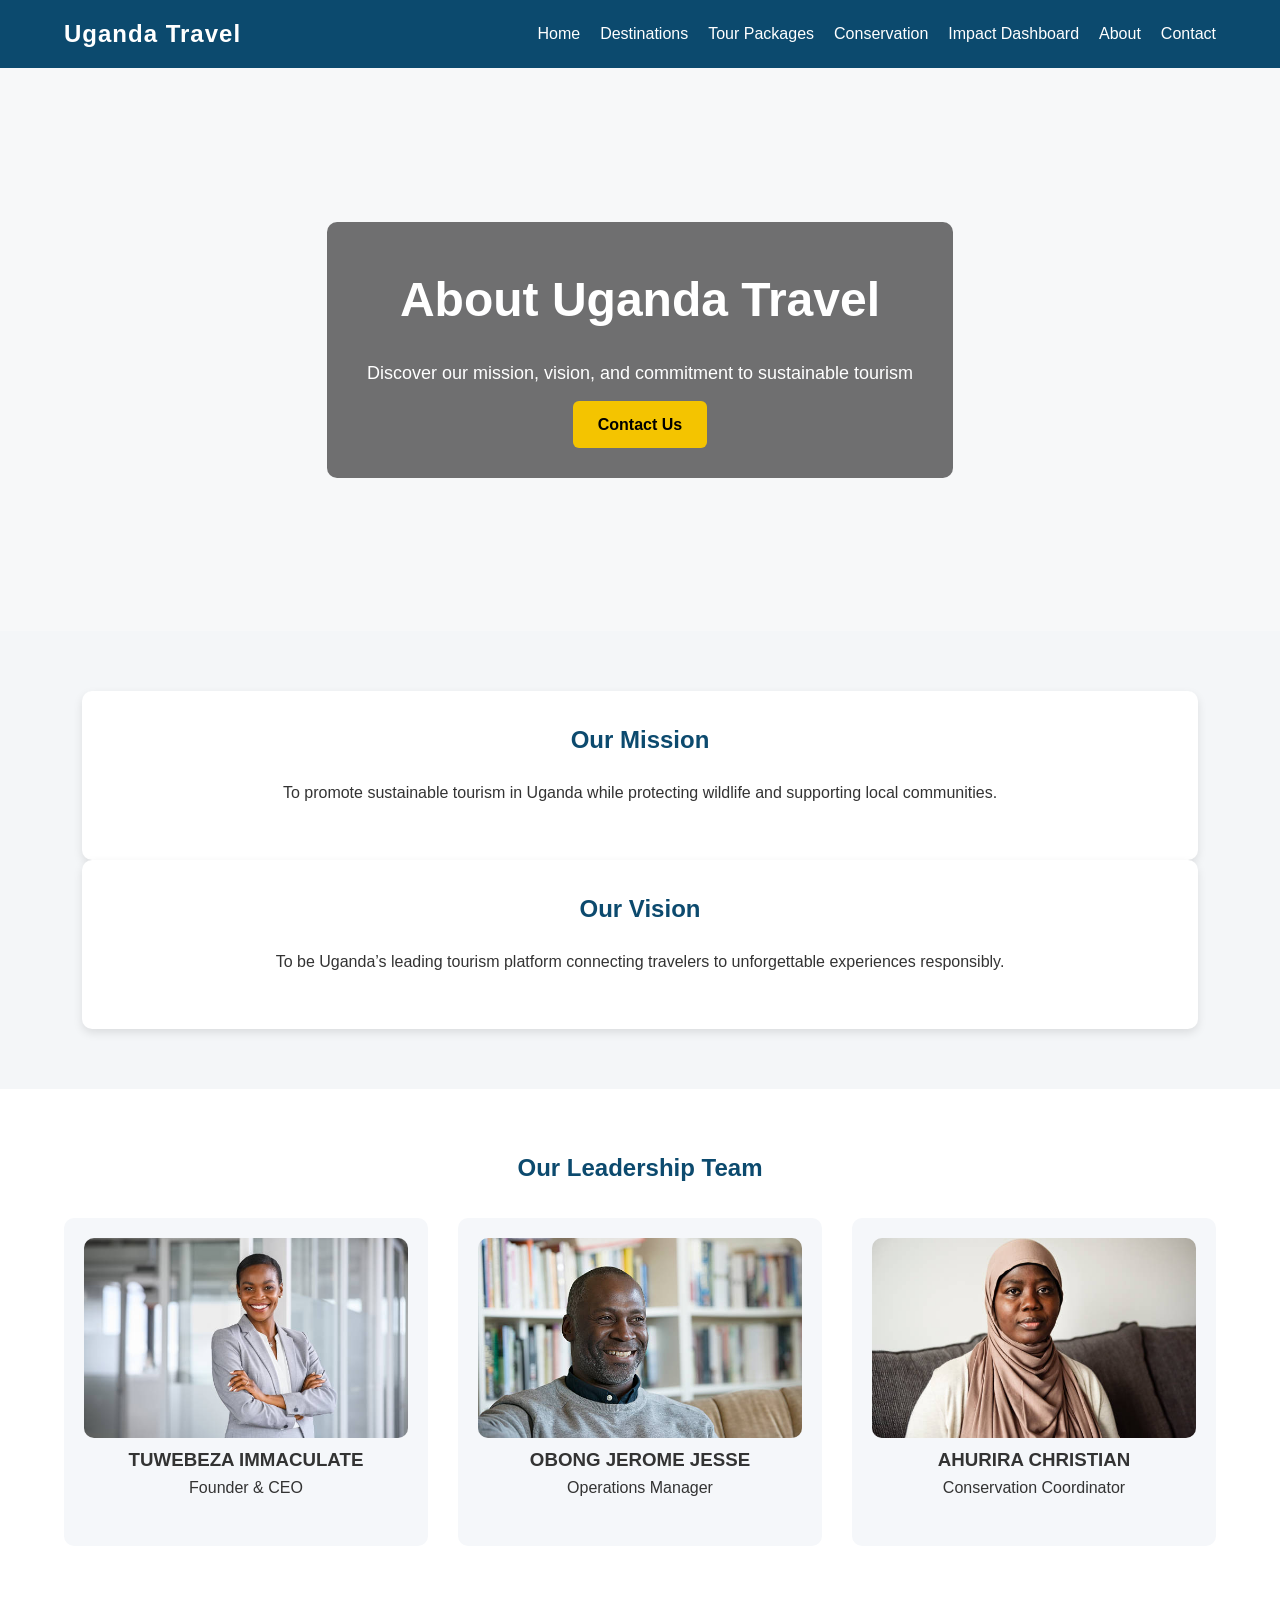
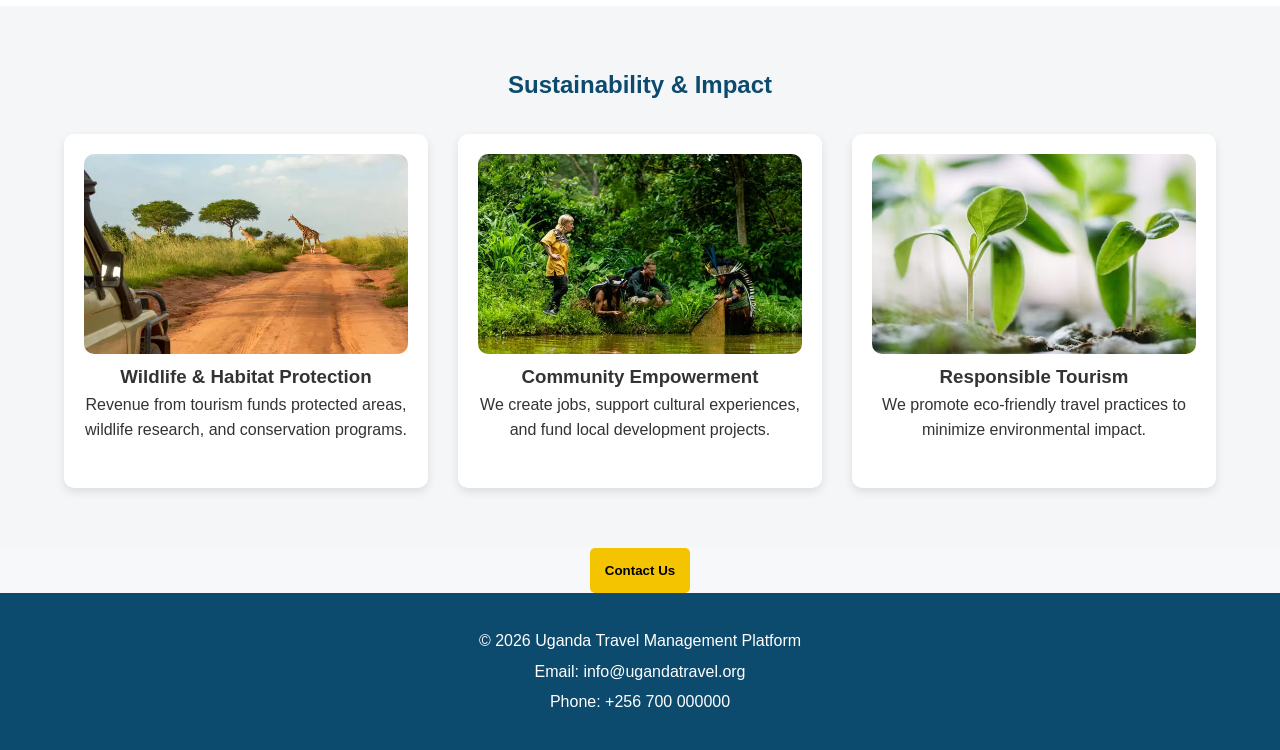
==== about.html @ b4bfb11f "modified:   about.html 	modified:   book.html 	modified:   destinations.html 	renamed:    uganda-tou" ====
<!DOCTYPE html>
<html lang="en">

<head>
<meta charset="UTF-8">
<meta name="viewport" content="width=device-width, initial-scale=1.0">

<title>About | Uganda Travel</title>

<link rel="stylesheet" href="style.css">
</head>

<body>

<!-- HEADER -->
<header>
<div class="container">

<div class="logo">Uganda Travel</div>

<nav>
<ul>
<li><a href="index.html">Home</a></li>
<li><a href="destinations.html">Destinations</a></li>
<li><a href="tours.html">Tour Packages</a></li>
<li><a href="conservation.html">Conservation</a></li>
<li><a href="dashboard.html">Impact Dashboard</a></li>
<li><a >About</a></li>
<li><a href="contact.html">Contact</a></li>
</ul>
</nav>

</div>
</header>


<!-- HERO SECTION -->

<section class="hero">

<div class="hero-content">

<h1>About Uganda Travel</h1>

<p>Discover our mission, vision, and commitment to sustainable tourism</p>
<a href="contact.html" class="btn">Contact Us</a>

</div>

</section>


<!-- MISSION & VISION -->
<section class="mission-vision">
<div class="container">

<div class="mission">
<h2>Our Mission</h2>
<p>
To promote sustainable tourism in Uganda while
protecting wildlife and supporting local communities.
</p>
</div>

<div class="vision">
<h2>Our Vision</h2>
<p>
To be Uganda’s leading tourism platform connecting
travelers to unforgettable experiences responsibly.
</p>
</div>

</div>
</section>


<!-- LEADERSHIP -->
<section class="leadership">
<div class="container">
<h2>Our Leadership Team</h2>

<div class="team-grid">

<div class="team-card">
<img src="/images/Jane Doe.jpg" alt="Team Leader">
<h3>TUWEBEZA IMMACULATE </h3>
<p>Founder & CEO</p>
</div>

<div class="team-card">
<img src="/images/John Kato.jpg" alt="Team Member">
<h3>OBONG JEROME JESSE</h3>
<p>Operations Manager</p>
</div>

<div class="team-card">
<img src="/images/Amina Naki.jpg" alt="Team Member">
<h3>AHURIRA CHRISTIAN</h3>
<p>Conservation Coordinator</p>
</div>

</div>

</div>
</section>


<!-- SUSTAINABILITY -->
<section class="sustainability">
<div class="container">
<h2>Sustainability & Impact</h2>
<div class="sustain-grid">

<div class="sustain-card">
<img src="/images/Uganda National Parks.webp" alt="National Parks">
<h3>Wildlife & Habitat Protection</h3>
<p>Revenue from tourism funds protected areas, wildlife research, and conservation programs.</p>
</div>

<div class="sustain-card">
<img src="/images/Community Tourism.webp" alt="Sustainability">
<h3>Community Empowerment</h3>
<p>We create jobs, support cultural experiences, and fund local development projects.</p>
</div>

<div class="sustain-card">
<img src="/images/Sustainability.avif" alt="Conservation">
<h3>Responsible Tourism</h3>
<p>We promote eco-friendly travel practices to minimize environmental impact.</p>
</div>

</div>
</div>
</section>

<div>
<button class="destination-button">
<a href="contact.html" class="btn-1">Contact Us</a> 
</button>
</div>


<!-- FOOTER -->
<footer>
<div class="container">

<p>&copy; 2026 Uganda Travel Management Platform</p>

<p>Email: info@ugandatravel.org</p>

<p>Phone: +256 700 000000</p>

</div>

</footer>

</body>
</html>
---- style.css ----
.features{
padding:60px 0;
background:white;
}
.feature-grid{
display:grid;
grid-template-columns:repeat(auto-fit,minmax(250px,1fr));
gap:20px;
margin-top:30px;
}
.feature-card{
background:#f4f4f4;
padding:20px;
border-radius:8px;
text-align:center;
}
.feature-card:hover{
  transform: translateX(3px);
  }
.destinations{
padding:60px 0;
}
.destination-grid{
display:grid;
grid-template-columns:repeat(auto-fit,minmax(300px,1fr));
gap:30px;
margin-top:30px;
}
.tours{
padding:60px 0;
background:white;
}
.tour-grid{
display:grid;
grid-template-columns:repeat(auto-fit,minmax(250px,1fr));
gap:50px;
margin-top:30px;
}
.tour-card span{
display:block;
margin-top:10px;
font-weight:bold;
color:#0c4a6e;
}
.impact,
.about{
padding:60px 0;
background:white;
}
.contact{
padding:60px 0;
}
input,
textarea{
padding:10px;
border:1px solid #ccc;
border-radius:5px;
}
textarea{
height:120px;
}
/* Navigation */
nav ul{
list-style:none;
display:flex;
gap:20px;
}
/* ===============================
CONTACT SECTION
=============================== */
section{
padding:60px 0;
background:white;
}
/* Page Title */
h2{
margin-bottom:20px;
color:#0c4a6e;
}
/* Description text */
section p{
margin-bottom:25px;
font-size:16px;
}
/* ===============================
FORM STYLING
=============================== */
form{
display:flex;
flex-direction:column;
gap:15px;
max-width:600px;
}
/* Input Fields */
input,
textarea{
padding:12px;
border:1px solid #ccc;
border-radius:5px;
font-size:16px;
width:100%;
}
/* Focus effect */
input:focus,
textarea:focus{
outline:none;
border-color:#0c4a6e;
}
/* Textarea */
textarea{
resize:vertical;
min-height:120px;
}
/* ===============================
RESPONSIVE DESIGN
Mobile Friendly
=============================== */
@media (max-width:768px){
nav ul{
flex-direction:column;
align-items:center;
}
form
{width:100%;}
}

/* ===============================
BORDERS, MARGINS, PADDING, FONTS
 =============================== */
*{
margin:0;
padding:0;
box-sizing:border-box;
font-family: Arial, Helvetica, sans-serif;
list-style: none;
}
body{
background:#f7f8f9;
color:#333;
line-height:1.6;
}
/* ====================================
TOP DESTINATIONS
==================================== */
.container{
width:90%;
max-width:1200px;
margin:auto;
}
/* ====================================
HEADER / NAVIGATION
==================================== */
header{
background:#0c4a6e;
color:white;
padding:15px 0;
position:sticky;
top: 0px;;
z-index:100;
}

header .container{
display:flex;
justify-content:space-between;
align-items:center;
}
.logo{
font-size:24px;
font-weight:bold;
letter-spacing:1px;
}
nav ul li a{
text-decoration:none;
color:white;
font-size:16px;
font-weight:500;
}
nav ul li a:hover{
color:#ffd700;
}
/* ====================================
HERO SECTION
==================================== */
.hero{
background:url(/images/hero.jpg)
center/cover no-repeat;
height: 563px;
display:flex;
align-items:center;
justify-content:center;
text-align:center;
color:white;
}
.hero-content{
background:rgba(0,0,0,0.55);
padding:40px;
border-radius:10px;
max-width:700px;
}
.h1{
  font-size: small;
}
.hero h1{
font-size:48px;
margin-bottom:20px;
}
.hero p{
font-size:18px;
margin-bottom:25px;
}
/* BUTTON */
.btn{
background:#f4c400;
color:black;
padding:15px 25px;
text-decoration:none;
border-radius:6px;
font-weight:bold;
transition:0.1s;
}
.btn:hover{
background:#cda403;
}
/* ====================================
INTRO SECTION
==================================== */
.intro{
padding:60px 0;
background:white;
text-align:center;
}
.intro h2{
font-size:32px;
margin-bottom:20px;
color:#0c4a6e;
}
/* ====================================
DESTINATIONS
==================================== */
.destinations h2{
text-align:center;
margin-bottom:40px;
font-size:32px;
color:#0c4a6e;
}
.destination-card:hover{
transform:translateY(8px);
}
.destination-card img{
width:100%;
height:220px;
object-fit:cover;
}
.destination-card h3{
padding:15px;
color:#0c4a6e;
}
/* ====================================
EXPERIENCES SECTION
==================================== */
.experiences{
padding:70px 0;
background:white;
}
.experiences h2{
text-align:center;
margin-bottom:40px;
color:#0c4a6e;
}
.feature-grid{
display:grid;
grid-template-columns:repeat(auto-fit,minmax(280px,1fr));
gap:25px;
}
.feature-card{
background:#f4f6f8;
border-radius:10px;
padding:20px;
text-align:center;
box-shadow:0 4px 10px rgba(0,0,0,0.08);
}
.feature-card img{
width:100%;
height:200px;
object-fit:cover;
border-radius:8px;
margin-bottom:15px;
}
/* ====================================
STATISTICS SECTION
==================================== */
.statistics{
background:#0c4a6e;
color:white;
padding:70px 0;
}
.statistics h2{
text-align:center;
margin-bottom:40px;
color: #f4f6f8;
}
.stat{
background:rgba(255,255,255,0.1);
padding:25px;
text-align:center;
border-radius:8px;
}
.stat h3{
font-size:36px;
color:#ffd700;
margin-bottom:10px;
}
/* ====================================
CONSERVATION SECTION
==================================== */
.conservation{
padding:70px 0;
background:white;
}
.conservation h2{
text-align:center;
margin-bottom:30px;
color:#0c4a6e;
}
.conservation-content{
display:grid;
grid-template-columns:1fr 1fr;
gap:30px;
align-items:center;
}
.conservation-content img{
width:100%;
border-radius:10px;
}
/* ====================================
CALL TO ACTION
==================================== */
.cta{
background:#11c4af;
text-align:center;
padding:60px 0;
}
.cta h2{
margin-bottom:20px;
}
.cta p{
margin-bottom:25px;
}
/* ====================================
FOOTER
==================================== */
footer{
background:#0c4a6e;
color:white;
text-align:center;
padding:30px 0;
}
footer p{
margin:5px 0;
}
/* ====================================
RESPONSIVE DESIGN
==================================== */
@media(max-width:768px){
header .container{
flex-direction:column;
gap:10px;
}
.hero h1{
font-size:32px;
}
.conservation-content{
grid-template-columns:1fr;
}
}
/* TOUR SECTION */
.tour-section{
padding: 60px 0;
background: #f4f6f8;
}
.tour-section h2{
text-align: center;
margin-bottom: 40px;
}
/* TOUR CARD */
.tour-card{
background: white;
border-radius: 10px;
overflow: hidden;
box-shadow: 0 4px 10px rgba(0,0,0,0.1);
padding:20px;
text-align:center;
}
.tour-card img{
width: 100%;
height: 200px;
object-fit: cover;
}
.tour-card h3{
padding: 15px;
color: #0c4a6e;
}
.tour-card p{
padding: 0 15px;
}
.tour-card ul{
padding: 15px 25px;
}
.tour-card ul li{
margin-bottom: 6px;
}
/* BOOK BUTTON */
.btn-primary{
background: #ffd700;
padding: 10px 16px;
text-decoration: none;
color: black;
border-radius: 5px;
font-weight: bold;
}
.btn-primary:hover{
background: #f4c400;
}
/* DESTINATION SECTION */
.destination-section{
padding: 60px 0;
background: #f5f7fa;
}
.destination-section h2{
text-align: center;
margin-bottom: 40px;
}
.destination-button{
padding: 15px;
border-radius: 5px;
background: #f4c400;
max-width: 900px;
display: flex;
margin: auto;
border-style: none;
}
.btn-1{
text-align: center;
text-decoration: none;
color: black;
font-weight: bold;
margin: auto;

}
.destination-button:hover{
background: #d3a902;}
/* CARD */
.destination-card{
background: white;
border-radius: 10px;
box-shadow: 0 4px 10px rgba(0,0,0,0.1);
padding-bottom: 20px;
transition: 1s;
}
.destination-card p{
padding: 0 15px;
}
.destination-card ul{
padding: 15px 25px;
}
.destination-card ul li{
margin-bottom: 5px;
}
/* INTRO SECTION */
.conservation-intro{
padding: 60px 0;
background: white;
text-align: center;
}
/* PROGRAMS SECTION */
.conservation-programs{
padding: 60px 0;
background: #f5f7fa;
}
.conservation-programs h2{
text-align: center;
margin-bottom: 40px;
}
/* GRID */
.conservation-grid{
display: grid;
grid-template-columns: repeat(auto-fit,minmax(300px,1fr));
gap: 30px;
}
/* CARD */
.conservation-card{
background: white;
border-radius: 10px;
box-shadow: 0 4px 10px rgba(0,0,0,0.1);
padding-bottom: 20px;
}
.conservation-card img{
width: 100%;
height: 200px;
object-fit: cover;
transition: 1s;
}
.conservation-card h3{
padding: 15px;
color: #0c4a6e;
}
.conservation-card p{
padding: 0 15px;
}
.conservation-card ul{
padding: 15px 25px;
}
/* IMPACT SECTION */
.impact-section{
padding: 60px 0;
background: #0c4a6e;
color: white;
text-align: center;
}
.impact-section h2{
  color: #f4f6f8;
}
.impact-grid{
display: grid;
grid-template-columns: repeat(auto-fit,minmax(200px,1fr));
gap: 20px;
margin-top: 30px;
}
.impact-card{
background: rgba(255,255,255,0.1);
padding: 30px;
border-radius: 8px;
}
.impact-card h3{
font-size: 32px;
color: #ffd700;
}
/* MISSION & VISION */
.mission-vision{
display: flex;
flex-wrap: wrap;
gap: 40px;
padding: 60px 20px;
background: #f4f6f8;
text-align: center;
}
.mission, .vision{
flex: 1 1 300px;
background: white;
padding: 30px;
border-radius: 10px;
box-shadow: 0 4px 10px rgba(0,0,0,0.1);
}
/* LEADERSHIP */
.leadership{
padding: 60px 0;
background: white;
text-align: center;
}
.team-grid{
display: grid;
grid-template-columns: repeat(auto-fit,minmax(200px,1fr));
gap: 30px;
margin-top: 30px;
}
.team-card{
background: #f5f7fa;
padding: 20px;
border-radius: 10px;
}
.team-card img{
width: 100%;
height: 200px;
object-fit: cover;
border-radius: 10px;
}
/* SUSTAINABILITY */
.sustainability{
padding: 60px 0;
background: #f4f6f8;
text-align: center;
}
.sustain-grid{
display: grid;
grid-template-columns: repeat(auto-fit,minmax(250px,1fr));
gap: 30px;
margin-top: 30px;
}
.sustain-card{
background: white;
padding: 20px;
border-radius: 10px;
box-shadow: 0 4px 10px rgba(0,0,0,0.1);
}
.sustain-card img {
width: 100%;
height: 200px;
object-fit: cover;
border-radius: 10px;
}
/* CONTACT INFO GRID */
.contact-info{
padding: 60px 20px;
background: #f5f7fa;
}
.contact-grid{
display: grid;
grid-template-columns: repeat(auto-fit,minmax(300px,1fr));
gap: 40px;
align-items: start;
}
.contact-details{
background: white;
padding: 30px;
border-radius: 10px;
box-shadow: 0 4px 10px rgba(0,0,0,0.1);
}
.contact-details h2{
color: #0c4a6e;
margin-bottom: 20px;
}
.contact-details ul{
list-style: none;
padding: 0;
}
.contact-details ul li{
margin-bottom: 8px;
}
/* CONTACT FORM */
.contact-form{
background: white;
padding: 30px;
border-radius: 10px;
box-shadow: 0 4px 10px rgba(0,0,0,0.1);
}
.contact-form h2{
color: #0c4a6e;
margin-bottom: 20px;
}
.contact-form label{
display: block;
margin-bottom: 5px;
font-weight: bold;
}
.contact-form input,
.contact-form select,
.contact-form textarea{
width: 100%;
padding: 12px 15px;
margin-bottom: 20px;
border-radius: 8px;
border: 1px solid #ccc;
font-size: 16px;
}
.contact-form textarea{
resize: vertical;
}
.contact-form .btn-primary{
background-color: #0c4a6e;
color: white;
border: none;
padding: 15px;
border-radius: 8px;
font-size: 18px;
cursor: pointer;
transition: 0.3s;
}
.contact-form .btn-primary:hover{
background-color: #094165;
}
/* OFFICE LOCATION SECTION */
.office-location{
padding: 60px 20px;
text-align: center;
background: #eaf0f6;
border-top: 1px solid #ddd;
border-bottom: 1px solid #ddd;
}
.office-location h2{
color: #0c4a6e;
margin-bottom: 15px;
}
/* PARTNERSHIP / DONOR SECTION */
.partnership{
padding: 60px 20px;
text-align: center;
background: #f5f7fa;
}
.partnership h2{
color: #0c4a6e;
margin-bottom: 20px;
}
/* STATISTICS SECTION */
.stats-section {
  padding: 60px 20px;
  background: #f5f7fa;
  text-align: center;
}
.stats-section h2 {
  margin-bottom: 40px;
  color: #0c4a6e;
}
.stats-grid {
  display: grid;
  grid-template-columns: repeat(auto-fit, minmax(200px, 1fr));
  gap: 30px;
  margin-top: 30px;
}
.stat-card {
  background: whitesmoke;
  padding: 30px;
  border-radius: 10px;
  box-shadow: 0 4px 10px rgba(0,0,0,0.1);
  }
.stat-card h3 {
  color: #0c4a6e;
  font-size: 28px;
  margin-bottom: 15px;
}
.stat-card p {
  font-size: 16px;
  color: #333;
}
/* FUTURE DATA VISUALIZATION SECTION */
.future-data {
  padding: 60px 20px;
  text-align: center;
  background: #f5f7fa;
}
.future-data h2 {
  color: #0c4a6e;
  margin-bottom: 20px;
}
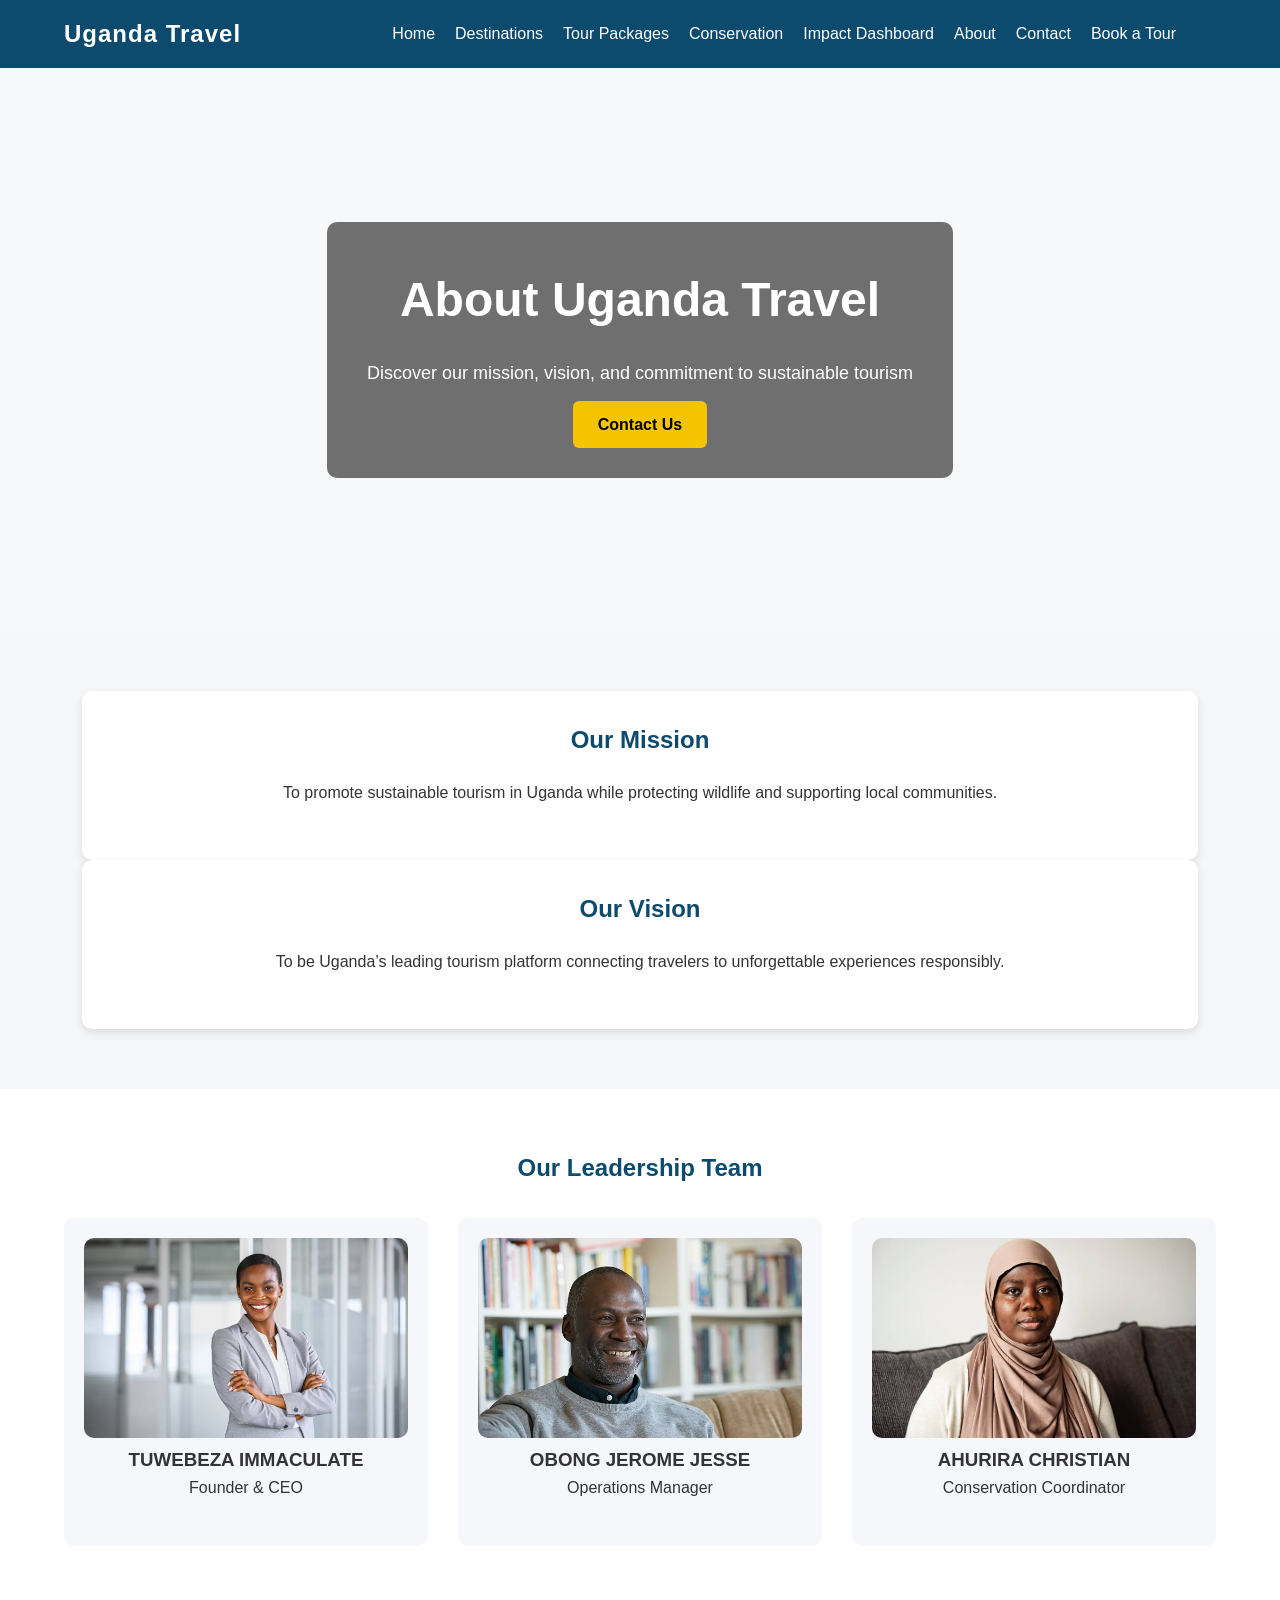
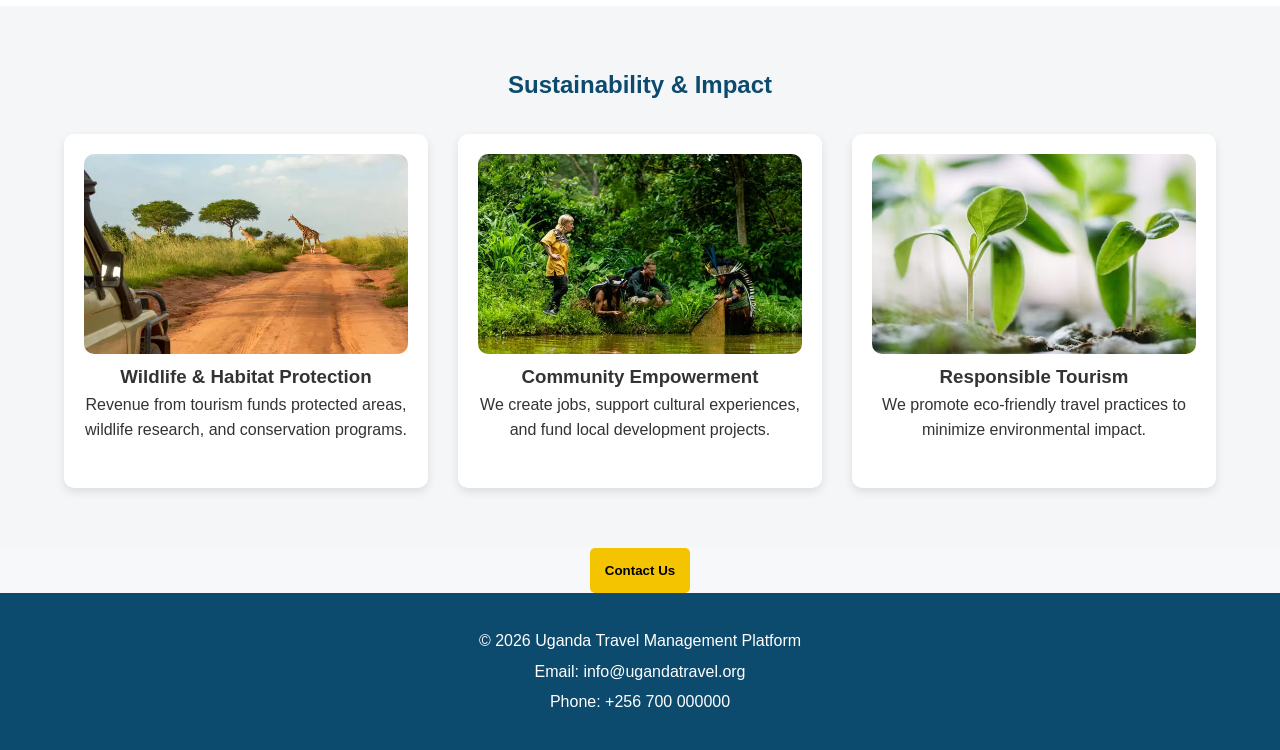
==== commit 3482cc9e: "modified:   about.html 	modified:   book.html 	modified:   conservation.html 	modified:   contact.ht" ====
--- a/about.html
+++ b/about.html
@@ -27,6 +27,7 @@
 <li><a href="dashboard.html">Impact Dashboard</a></li>
 <li><a >About</a></li>
 <li><a href="contact.html">Contact</a></li>
+<li><a href="book.html">Book a Tour</a></li>
 </ul>
 </nav>
 
@@ -144,7 +145,7 @@
 <footer>
 <div class="container">
 
-<p>&copy; 2026 Uganda Travel Management Platform</p>
+<p>&copy 2026 Uganda Travel Management Platform</p>
 
 <p>Email: info@ugandatravel.org</p>
 
@@ -153,6 +154,6 @@
 </div>
 
 </footer>
-
+<script src="script.js"></script>
 </body>
 </html>
--- a/style.css
+++ b/style.css
@@ -730,4 +730,30 @@
 .future-data h2 {
   color: #0c4a6e;
   margin-bottom: 20px;
-}+}
+
+/* Cart section */
+#cart {
+  margin-top: 20px;
+  padding: 15px;
+  border: 1px solid #ccc;
+  background: #f9f9f9;
+  border-radius: 6px;
+}
+
+/* Cart list */
+#cart ul {
+  list-style-type: none;
+  padding: 0;
+}
+
+#cart li {
+  margin: 8px 0;
+  font-size: 16px;
+}
+
+/* Total line */
+.cart-total {
+  font-weight: bold;
+  margin-top: 10px;
+}
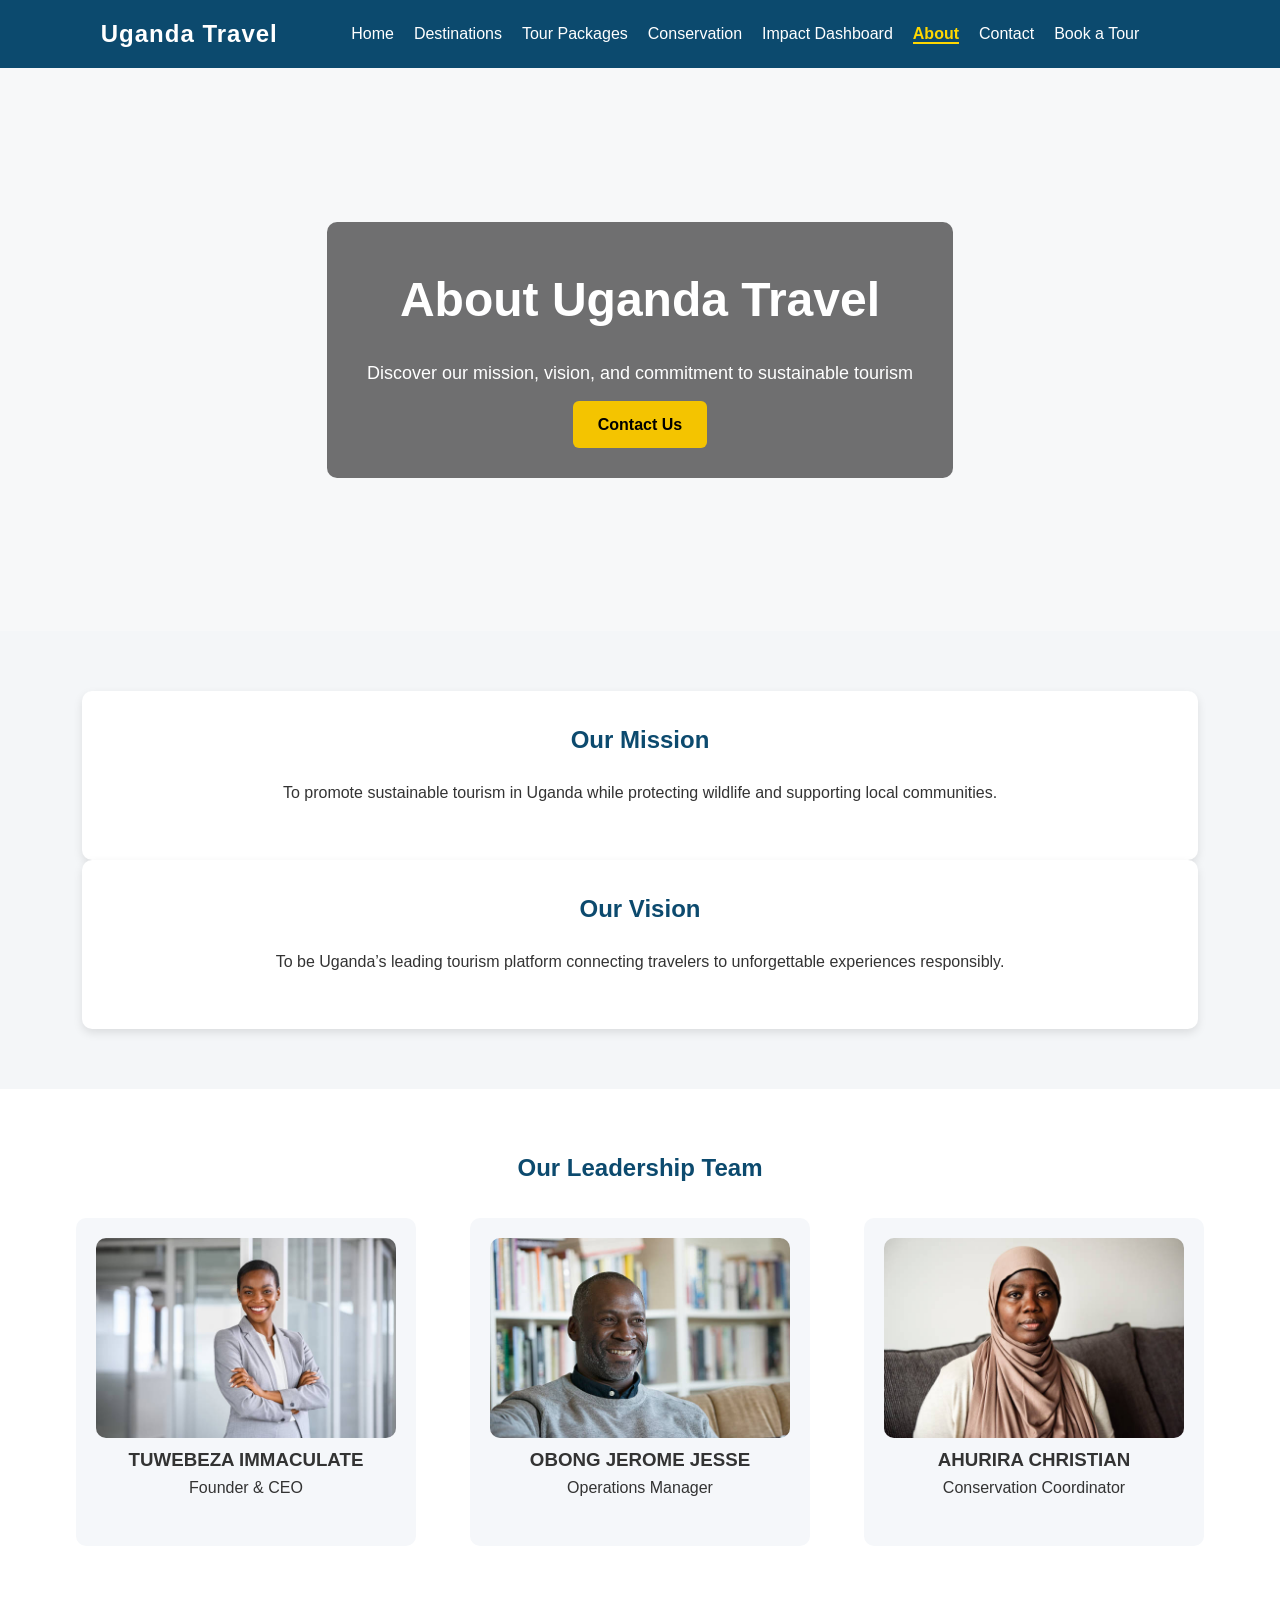
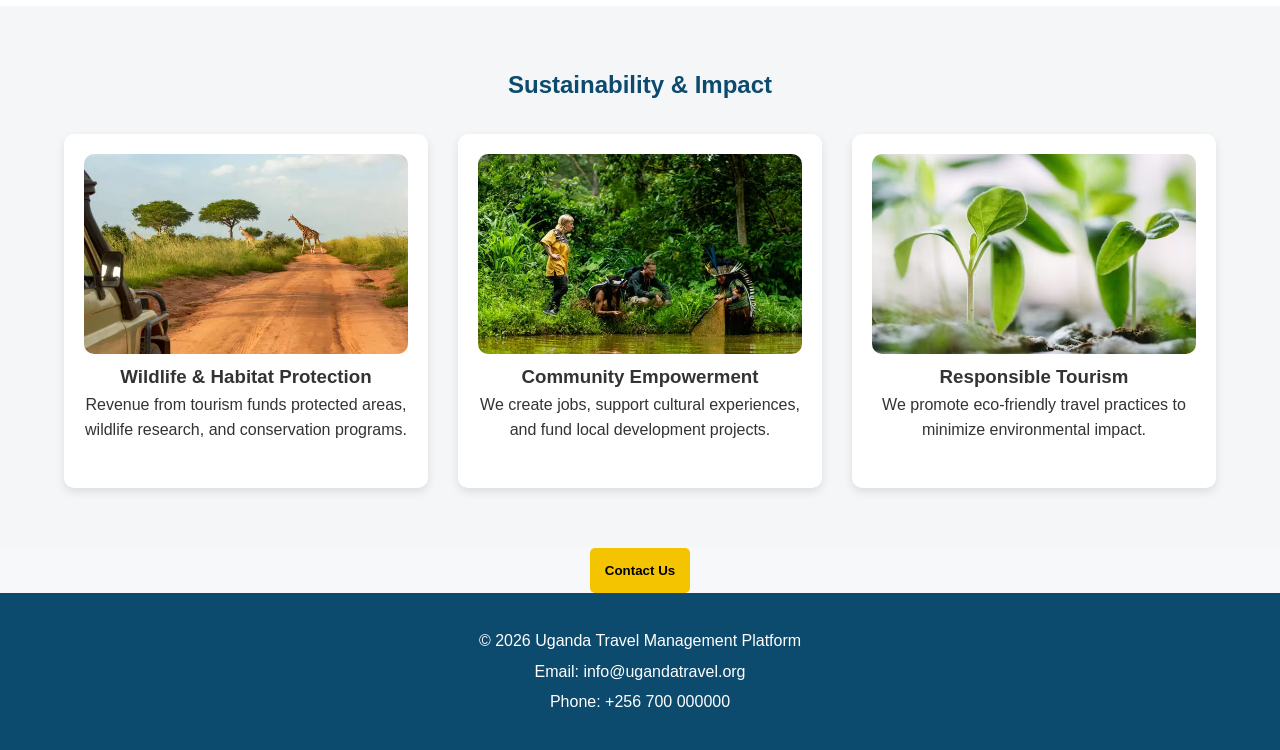
==== commit 5163eb93: "modified:   about.html 	modified:   book.html 	modified:   conservation.html 	modified:   contact.ht" ====
--- a/about.html
+++ b/about.html
@@ -25,7 +25,8 @@
 <li><a href="tours.html">Tour Packages</a></li>
 <li><a href="conservation.html">Conservation</a></li>
 <li><a href="dashboard.html">Impact Dashboard</a></li>
-<li><a >About</a></li>
+<li><a class="active">About</a></li>
+
 <li><a href="contact.html">Contact</a></li>
 <li><a href="book.html">Book a Tour</a></li>
 </ul>
--- a/style.css
+++ b/style.css
@@ -128,7 +128,7 @@
 BORDERS, MARGINS, PADDING, FONTS
  =============================== */
 *{
-margin:0;
+margin: auto;
 padding:0;
 box-sizing:border-box;
 font-family: Arial, Helvetica, sans-serif;
@@ -144,8 +144,8 @@
 ==================================== */
 .container{
 width:90%;
-max-width:1200px;
-margin:auto;
+max-width:3800px;
+padding: auto;
 }
 /* ====================================
 HEADER / NAVIGATION
@@ -155,8 +155,9 @@
 color:white;
 padding:15px 0;
 position:sticky;
-top: 0px;;
+top: 0px;
 z-index:100;
+
 }
 
 header .container{
@@ -178,6 +179,13 @@
 nav ul li a:hover{
 color:#ffd700;
 }
+/* Active nav item */
+nav ul li a.active {
+  color: #ffd700;        
+  font-weight: bold;       
+  border-bottom: 2px solid #ffd700; 
+}
+
 /* ====================================
 HERO SECTION
 ==================================== */
@@ -732,28 +740,150 @@
   margin-bottom: 20px;
 }
 
-/* Cart section */
+/* Cart Table */
+#cart{
+  padding: 60px 20px;
+  background: #f5f7fa;
+  width: 50%;
+  margin: auto;
+}
+#cart h3{
+  text-align: center;
+  margin-bottom: 30px;
+  color: #0c4a6e;
+}
+#cartTable {
+  width: 100%;
+  border-collapse: collapse;
+  margin-top: 15px;
+  background: white;
+  border-radius: 6px;
+  overflow: hidden;
+  box-shadow: 0 4px 10px rgba(0,0,0,0.1);
+}
+
+#cartTable th, #cartTable td {
+  padding: 10px;
+  text-align: center;
+  border-bottom: 1px solid #ddd;
+  font-size: 14px;
+}
+
+#cartTable th {
+  background-color: #0c4a6e;
+  color: white;
+  font-weight: bold;
+}
+
+#cartTable tr:hover {
+  background-color: #f9f9f9;
+}
+
+.cart-total {
+  font-weight: bold;
+  text-align: right;
+}
+
+/* Header cart badge */
+#cart-badge {
+  font-size: 0.85rem;      
+  padding: 2px;        
+  background-color: #ffd700; 
+  color: #333;
+  text-decoration: none;
+  margin-left: 10px;
+}
+
+/* Header checkout link */
+#checkout-link {
+  font-size: 0.85rem;
+  padding: 2px;
+  border-radius: 6px;
+  background-color: #ffd700; 
+  color:#333;
+  text-decoration: none;
+  margin-left: 10px;
+}
+
+/* Hover effects */
+#cart-badge:hover,
+#checkout-link:hover {
+  opacity: 0.85;
+}
 #cart {
+  display: none; /* hidden until JS shows it */
   margin-top: 20px;
   padding: 15px;
   border: 1px solid #ccc;
   background: #f9f9f9;
   border-radius: 6px;
 }
-
-/* Cart list */
-#cart ul {
-  list-style-type: none;
-  padding: 0;
-}
-
-#cart li {
-  margin: 8px 0;
-  font-size: 16px;
-}
-
-/* Total line */
-.cart-total {
+/* Clear Cart button */
+#clear-cart-btn {
+  background: #ccc;
+  color: #333;
+  padding: 8px 14px;
+  border: none;
+  border-radius: 5px;
+  font-size: 14px;
+  cursor: pointer;
+  margin: auto;
+  transition: background 0.2s;
+}
+
+#clear-cart-btn:hover {
+  background: #999;
+  color: #fff;
+}
+
+/* Checkout button */
+#checkout-btn {
+  background: #ffd700;
+  color: #333;
+  padding: 8px 16px;
+  border: none;
+  border-radius: 5px;
+  font-size: 14px;
   font-weight: bold;
-  margin-top: 10px;
-}
+  cursor: pointer;
+  margin: auto;
+  transition: background 0.2s;
+}
+
+#checkout-btn:hover {
+  background: #f4c400;
+}
+
+/* Cart summary table on book.html */
+.cart-summary-table {
+  width: 100%;
+  border-collapse: collapse;
+  margin: 20px 0;
+  background: #fff;
+  border-radius: 8px;
+  overflow: hidden;
+  box-shadow: 0 4px 10px rgba(0,0,0,0.1);
+}
+
+.cart-summary-table th,
+.cart-summary-table td {
+  padding: 12px;
+  text-align: center;
+  border-bottom: 1px solid #ddd;
+  font-size: 15px;
+}
+
+.cart-summary-table th {
+  background-color: #0c4a6e;
+  color: #fff;
+  font-weight: bold;
+}
+
+.cart-summary-table tr:hover {
+  background-color: #f9f9f9;
+}
+
+.cart-summary-table .cart-total {
+  font-weight: bold;
+  text-align: right;
+}
